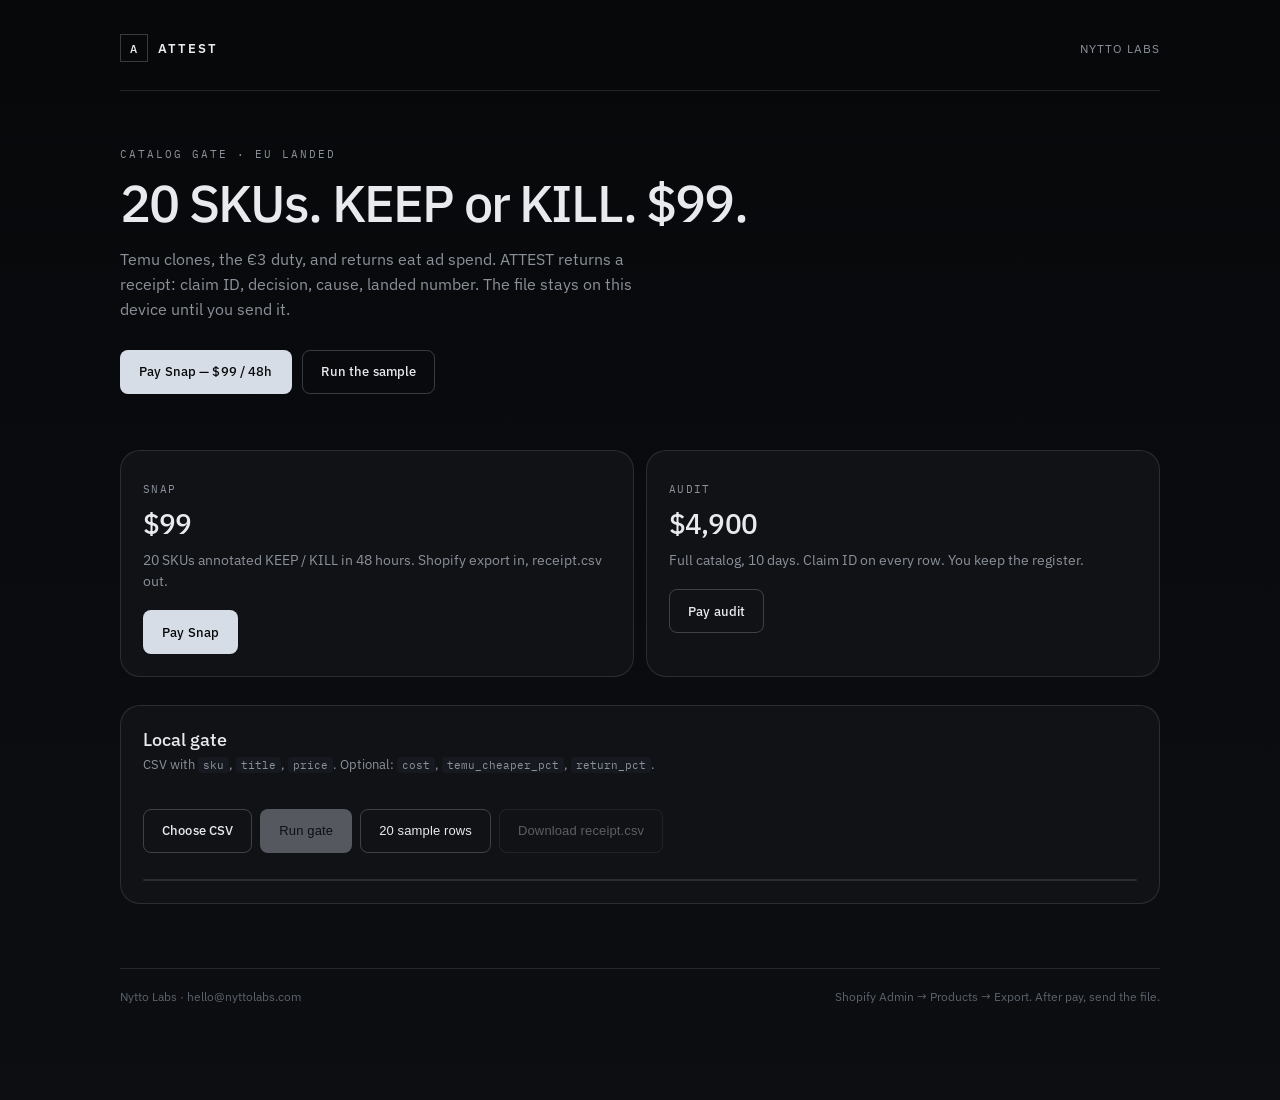
==== public/index.html @ 21ed19f7 "Serve static gate from public/ so Vercel stops 404ing" ====
<!DOCTYPE html>
<html lang="en">
<head>
  <meta charset="utf-8" />
  <meta name="viewport" content="width=device-width, initial-scale=1" />
  <title>ATTEST — catalog gate</title>
  <link rel="icon" href="/logo.png" />
  <link rel="preconnect" href="https://fonts.googleapis.com" />
  <link rel="preconnect" href="https://fonts.gstatic.com" crossorigin />
  <link href="https://fonts.googleapis.com/css2?family=IBM+Plex+Mono:wght@400;500&family=IBM+Plex+Sans:wght@400;500;600&display=swap" rel="stylesheet" />
  <style>
    :root {
      --bg: #07080a;
      --elev: #101216;
      --fg: #e8eaed;
      --muted: #8b919a;
      --subtle: #5c636c;
      --line: color-mix(in oklab, var(--fg) 12%, transparent);
      --line-strong: color-mix(in oklab, var(--fg) 22%, transparent);
      --accent: #d7dde6;
      --accent-fg: #07080a;
      --keep: #86c9a8;
      --kill: #e08a8a;
      --r-sm: 8px;
      --r-md: 12px;
      --r-lg: 20px;
      --font: "IBM Plex Sans", ui-sans-serif, system-ui, sans-serif;
      --mono: "IBM Plex Mono", ui-monospace, SFMono-Regular, Menlo, monospace;
    }
    * { box-sizing: border-box; margin: 0; padding: 0; }
    html, body {
      background: var(--bg);
      color: var(--fg);
      font-family: var(--font);
      min-height: 100%;
    }
    body {
      background-image:
        linear-gradient(180deg, #07080a 0%, #0c0e12 100%),
        linear-gradient(var(--line) 1px, transparent 1px),
        linear-gradient(90deg, var(--line) 1px, transparent 1px);
      background-size: auto, 48px 48px, 48px 48px;
      background-blend-mode: normal, overlay, overlay;
    }
    a { color: var(--fg); }
    button:not(:disabled), [role="button"]:not(:disabled) { cursor: pointer; }
    .wrap { max-width: 1080px; margin: 0 auto; padding: 20px 20px 96px; }
    header {
      display: flex; align-items: center; justify-content: space-between;
      padding: 14px 0 28px; border-bottom: 1px solid var(--line);
    }
    .brand { display: flex; align-items: center; gap: 10px; text-decoration: none; }
    .mark {
      width: 28px; height: 28px; border: 1px solid var(--line-strong);
      display: grid; place-items: center;
      font-family: var(--mono); font-size: 12px; font-weight: 500; letter-spacing: 0.04em;
    }
    .brand span { font-size: 13px; font-weight: 600; letter-spacing: 0.16em; }
    .nav { font-size: 12px; color: var(--muted); letter-spacing: 0.08em; text-transform: uppercase; }
    .hero { padding: 56px 0 8px; max-width: 720px; }
    .kicker {
      font-family: var(--mono); font-size: 11px; letter-spacing: 0.18em;
      text-transform: uppercase; color: var(--muted);
    }
    h1 {
      margin-top: 14px;
      font-size: clamp(2rem, 4.4vw, 3.25rem);
      font-weight: 500;
      letter-spacing: -0.035em;
      line-height: 1.08;
    }
    .lede { margin-top: 16px; color: var(--muted); font-size: 16px; line-height: 1.55; max-width: 52ch; }
    .actions { display: flex; flex-wrap: wrap; gap: 10px; margin-top: 28px; }
    .btn {
      display: inline-flex; align-items: center; justify-content: center;
      min-height: 44px; padding: 0 18px; border-radius: var(--r-sm);
      font-size: 13px; font-weight: 500; letter-spacing: 0.01em;
      text-decoration: none; border: 1px solid transparent;
      transition: background 150ms cubic-bezier(0.22,1,0.36,1), border-color 150ms, transform 80ms;
    }
    .btn:active { transform: scale(0.98); }
    .btn-primary { background: var(--accent); color: var(--accent-fg); }
    .btn-primary:hover { background: #eef1f5; }
    .btn-ghost { background: transparent; color: var(--fg); border-color: var(--line-strong); }
    .btn-ghost:hover { border-color: var(--fg); }
    .btn:disabled { opacity: 0.35; cursor: not-allowed; transform: none; }
    .prices {
      display: grid; grid-template-columns: 1fr 1fr; gap: 12px; margin-top: 48px;
    }
    .card {
      background: var(--elev); border: 1px solid var(--line); border-radius: var(--r-lg);
      padding: 22px;
    }
    .card .tag { font-family: var(--mono); font-size: 11px; color: var(--muted); letter-spacing: 0.12em; text-transform: uppercase; }
    .card h2 { margin-top: 8px; font-size: 28px; font-weight: 500; letter-spacing: -0.03em; }
    .card p { margin-top: 8px; color: var(--muted); font-size: 14px; line-height: 1.5; }
    .card .btn { margin-top: 18px; }
    .gate { margin-top: 28px; }
    .gate-head {
      display: flex; flex-wrap: wrap; align-items: flex-end; justify-content: space-between;
      gap: 16px; margin-bottom: 18px;
    }
    .gate-head h3 { font-size: 18px; font-weight: 500; }
    .gate-head p { color: var(--muted); font-size: 13px; margin-top: 4px; }
    .controls { display: flex; flex-wrap: wrap; gap: 8px; align-items: center; }
    .file {
      position: relative; overflow: hidden;
    }
    .file input {
      position: absolute; inset: 0; opacity: 0; cursor: pointer;
    }
    .sum {
      display: flex; gap: 20px; flex-wrap: wrap;
      font-family: var(--mono); font-size: 12px; color: var(--muted);
      margin: 16px 0 8px;
    }
    .sum b { color: var(--fg); font-weight: 500; }
    .table-wrap { overflow-x: auto; margin-top: 8px; border: 1px solid var(--line); border-radius: var(--r-md); }
    table { width: 100%; border-collapse: collapse; font-size: 12.5px; }
    th, td { text-align: left; padding: 10px 12px; border-bottom: 1px solid var(--line); vertical-align: top; }
    th {
      color: var(--subtle); font-weight: 500; font-size: 10px;
      letter-spacing: 0.12em; text-transform: uppercase; background: #0c0e12;
    }
    td { font-family: var(--mono); color: var(--fg); }
    td.title { font-family: var(--font); color: var(--muted); }
    tr:last-child td { border-bottom: 0; }
    .KEEP { color: var(--keep); font-weight: 500; }
    .KILL { color: var(--kill); font-weight: 500; }
    code {
      font-family: var(--mono); font-size: 11px;
      background: #161a20; padding: 1px 5px; border-radius: 4px;
    }
    footer {
      margin-top: 64px; padding-top: 20px; border-top: 1px solid var(--line);
      display: flex; flex-wrap: wrap; justify-content: space-between; gap: 8px;
      font-size: 12px; color: var(--subtle);
    }
    footer a { color: var(--muted); text-decoration: none; }
    footer a:hover { color: var(--fg); }
    @media (max-width: 720px) {
      .prices { grid-template-columns: 1fr; }
      .hero { padding-top: 36px; }
    }
    @media (prefers-reduced-motion: reduce) {
      .btn { transition: none; }
    }
  </style>
</head>
<body>
  <div class="wrap">
    <header>
      <a class="brand" href="/">
        <div class="mark" aria-hidden="true">A</div>
        <span>ATTEST</span>
      </a>
      <p class="nav">Nytto Labs</p>
    </header>

    <section class="hero">
      <p class="kicker">Catalog gate · EU landed</p>
      <h1>20 SKUs. KEEP or KILL. $99.</h1>
      <p class="lede">Temu clones, the €3 duty, and returns eat ad spend. ATTEST returns a receipt: claim ID, decision, cause, landed number. The file stays on this device until you send it.</p>
      <div class="actions">
        <a class="btn btn-primary" href="https://buy.stripe.com/fZu4gy0LDbVcdOUfHv8og0F">Pay Snap — $99 / 48h</a>
        <a class="btn btn-ghost" href="#gate">Run the sample</a>
      </div>
    </section>

    <section class="prices">
      <article class="card">
        <p class="tag">Snap</p>
        <h2>$99</h2>
        <p>20 SKUs annotated KEEP / KILL in 48 hours. Shopify export in, receipt.csv out.</p>
        <a class="btn btn-primary" href="https://buy.stripe.com/fZu4gy0LDbVcdOUfHv8og0F">Pay Snap</a>
      </article>
      <article class="card">
        <p class="tag">Audit</p>
        <h2>$4,900</h2>
        <p>Full catalog, 10 days. Claim ID on every row. You keep the register.</p>
        <a class="btn btn-ghost" href="https://buy.stripe.com/aFa3cu9i9cZg4ekeDr8og0G">Pay audit</a>
      </article>
    </section>

    <section class="card gate" id="gate">
      <div class="gate-head">
        <div>
          <h3>Local gate</h3>
          <p>CSV with <code>sku</code>, <code>title</code>, <code>price</code>. Optional: <code>cost</code>, <code>temu_cheaper_pct</code>, <code>return_pct</code>.</p>
        </div>
        <div class="controls">
          <label class="btn btn-ghost file">
            Choose CSV
            <input id="file" type="file" accept=".csv,text/csv" />
          </label>
          <button type="button" class="btn btn-primary" id="run" disabled>Run gate</button>
          <button type="button" class="btn btn-ghost" id="demo">20 sample rows</button>
          <button type="button" class="btn btn-ghost" id="dl" disabled>Download receipt.csv</button>
        </div>
      </div>
      <div class="sum" id="sum"></div>
      <div class="table-wrap" id="out"></div>
    </section>

    <footer>
      <p>Nytto Labs · hello@nyttolabs.com</p>
      <p>Shopify Admin → Products → Export. After pay, send the file.</p>
    </footer>
  </div>
  <script>
    const DEMO = `sku,title,price,cost,temu_cheaper_pct,return_pct
SKU-1044,USB-C braid 2m,9.90,2.10,35,22
SKU-1081,Yoga block cork,19.00,6.40,0,6
SKU-1102,LED strip 5m RGB,12.90,3.20,40,18
SKU-1120,Wool throw 130x170,59.00,18.00,0,9
SKU-1188,Phone stand fold,8.90,1.80,45,28
SKU-1214,Cast iron skillet 26,39.00,14.00,0,5
SKU-1240,Kids raincoat S,29.00,8.00,10,34
SKU-1266,Espresso tamper 58mm,24.00,7.50,0,4
SKU-1291,Silk pillowcase,14.90,3.10,38,19
SKU-1310,Oak cutting board,32.00,11.00,0,7
SKU-1333,Magnetic lash kit,11.90,2.40,50,31
SKU-1360,Merino beanie,28.00,9.00,0,8
SKU-1388,Car phone mount,13.90,3.00,42,16
SKU-1402,Stoneware mug set 4,34.00,12.00,0,6
SKU-1421,Resistance band pack,16.90,4.20,33,21
SKU-1444,Linen apron,29.00,10.00,0,7
SKU-1470,No-name earbuds,22.00,5.50,36,27
SKU-1492,Scented candle 220g,18.00,5.00,0,5
SKU-1515,Laptop sleeve 14,15.90,4.00,29,15
SKU-1540,Herb scissors,14.00,4.20,0,4`;

    let lastRows = [];

    function esc(s) {
      return String(s).replace(/[&<>"']/g, (c) => ({
        "&": "&", "<": "<", ">": ">", '"': """, "'": "&#39;"
      }[c]));
    }
    function parseCsv(text) {
      const lines = text.replace(/^\uFEFF/, "").trim().split(/\r?\n/);
      const head = splitLine(lines[0]).map((h) => h.trim().toLowerCase());
      return lines.slice(1).filter(Boolean).map((line) => {
        const cells = splitLine(line);
        const o = {};
        head.forEach((h, i) => (o[h] = (cells[i] || "").trim()));
        return o;
      });
    }
    function splitLine(line) {
      const out = []; let cur = ""; let q = false;
      for (const ch of line) {
        if (ch === '"') q = !q;
        else if (ch === "," && !q) { out.push(cur); cur = ""; }
        else cur += ch;
      }
      out.push(cur);
      return out;
    }
    function pick(row, keys) {
      for (const k of keys) {
        if (row[k] != null && String(row[k]).trim() !== "") return row[k];
      }
      return "";
    }
    function num(v) {
      const n = parseFloat(String(v).replace(",", "."));
      return Number.isFinite(n) ? n : 0;
    }
    function gate(row, i) {
      const price = num(pick(row, ["price", "variant price", "unit_price", "amount"]));
      const cost = num(pick(row, ["cost", "cost per item", "cogs"]));
      const temu = num(row.temu_cheaper_pct || (String(row.temu_hit || "").toLowerCase() === "yes" ? 30 : 0));
      const ret = num(pick(row, ["return_pct", "est_return_pct"]));
      const duty = 3;
      const landed = +(cost + duty).toFixed(2);
      const title = String(pick(row, ["title", "name"])).toLowerCase();
      const risky = /silk|lash|mercury|miracle|cure/.test(title);
      const adsDead = price > 0 && (landed + price * (ret / 100)) > price * 0.55;
      let decision = "KEEP";
      let cause = "margin_after_landed";
      if (temu >= 25) { decision = "KILL"; cause = "temu_clone"; }
      else if (ret >= 25) { decision = "KILL"; cause = "return_trap"; }
      else if (risky) { decision = "KILL"; cause = "claim_risk"; }
      else if (adsDead) { decision = "KILL"; cause = "landed_kills_ads"; }
      return {
        claim_id: "att_" + String(i + 1).padStart(4, "0"),
        sku: pick(row, ["sku", "variant sku", "handle"]) || ("ROW-" + (i + 1)),
        title: pick(row, ["title", "name"]),
        price, cost, landed_eu_eur: landed, duty_eur: duty,
        temu_cheaper_pct: temu, return_pct: ret,
        decision, cause
      };
    }
    function render(rows) {
      lastRows = rows;
      const keep = rows.filter((r) => r.decision === "KEEP").length;
      const kill = rows.length - keep;
      document.getElementById("sum").innerHTML =
        `<span><b>${rows.length}</b> rows</span><span class="KEEP">KEEP ${keep}</span><span class="KILL">KILL ${kill}</span>`;
      document.getElementById("dl").disabled = rows.length === 0;
      const head = ["claim_id", "sku", "decision", "cause", "landed_eu_eur", "temu_cheaper_pct", "return_pct", "title"];
      document.getElementById("out").innerHTML =
        "<table><thead><tr>" + head.map((h) => `<th>${esc(h)}</th>`).join("") + "</tr></thead><tbody>" +
        rows.map((r) => "<tr>" + head.map((h) =>
          `<td class="${h === "decision" ? r.decision : h === "title" ? "title" : ""}">${esc(r[h] ?? "")}</td>`
        ).join("") + "</tr>").join("") + "</tbody></table>";
    }
    function runText(text) {
      const raw = parseCsv(text);
      if (!raw.length) { alert("Empty file or missing header row."); return; }
      render(raw.map(gate));
    }
    document.getElementById("file").addEventListener("change", (e) => {
      document.getElementById("run").disabled = !e.target.files[0];
    });
    document.getElementById("run").addEventListener("click", () => {
      const f = document.getElementById("file").files[0];
      if (!f) return;
      const reader = new FileReader();
      reader.onload = () => runText(String(reader.result));
      reader.readAsText(f);
    });
    document.getElementById("demo").addEventListener("click", () => runText(DEMO));
    runText(DEMO);
    document.getElementById("dl").addEventListener("click", () => {
      const head = Object.keys(lastRows[0]);
      const csv = [head.join(",")].concat(lastRows.map((r) =>
        head.map((h) => `"${String(r[h]).replace(/"/g, '""')}"`).join(",")
      )).join("\n");
      const blob = new Blob([csv], { type: "text/csv" });
      const a = document.createElement("a");
      a.href = URL.createObjectURL(blob);
      a.download = "attest-receipt.csv";
      a.click();
    });
  </script>
</body>
</html>
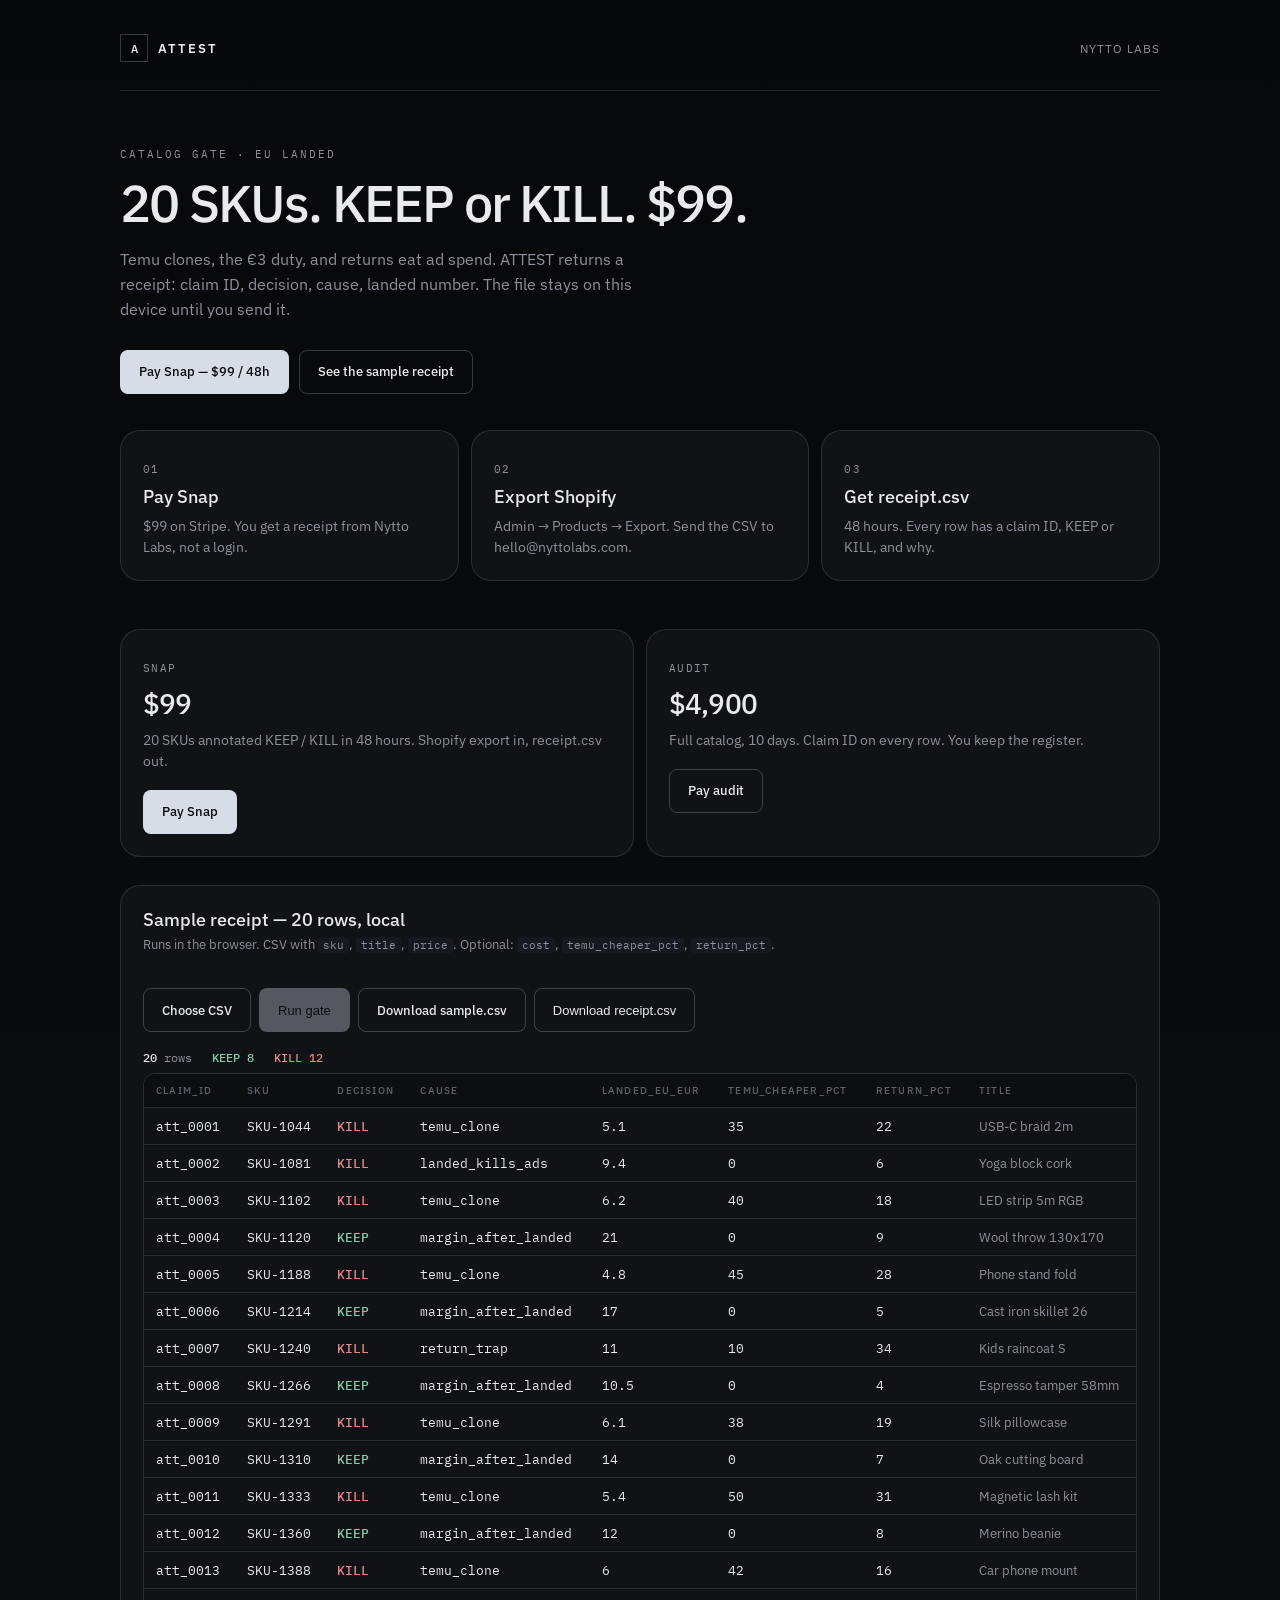
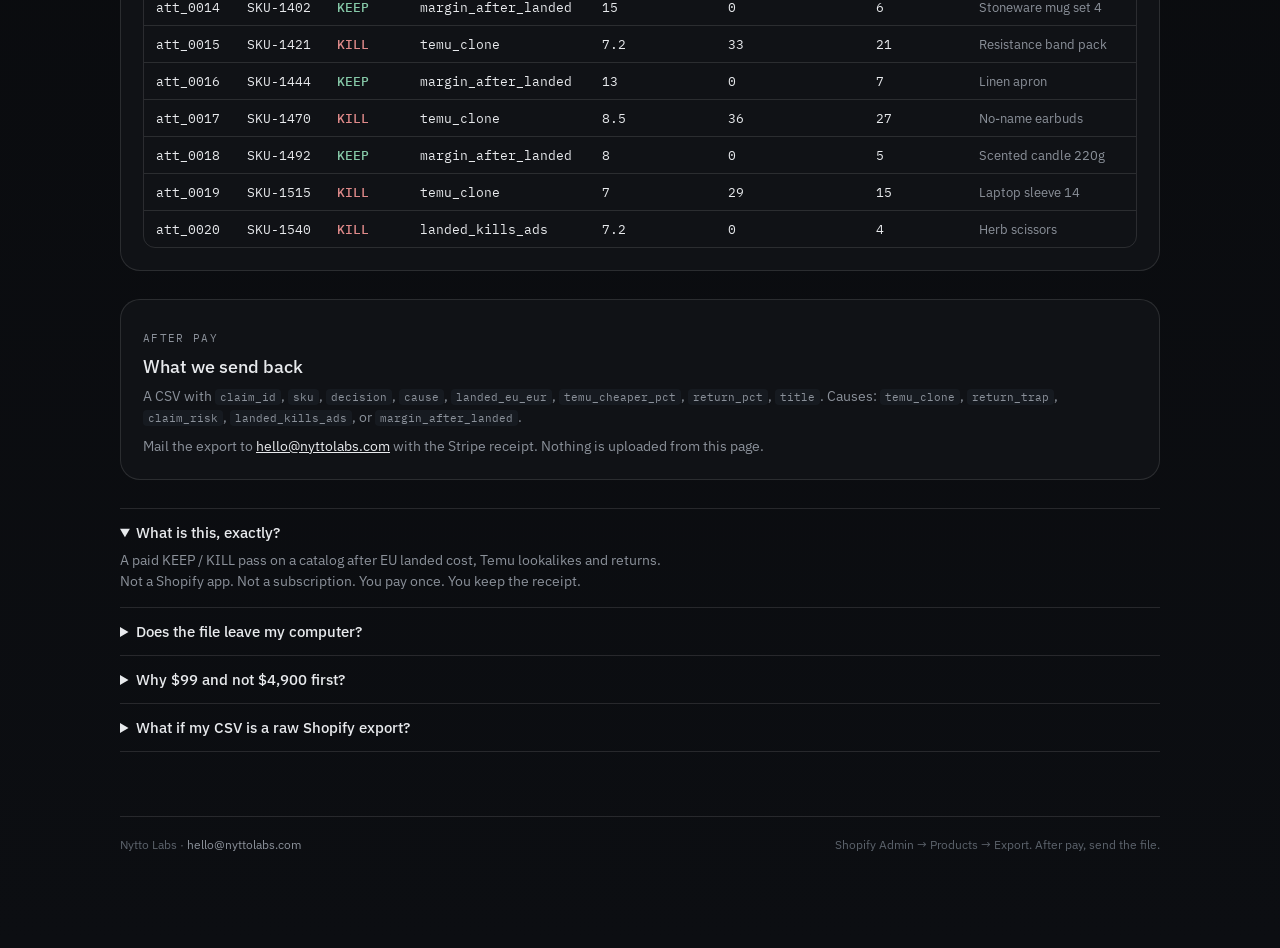
==== commit e397001d: "Sync public/index.html to finished gate" ====
--- a/public/index.html
+++ b/public/index.html
@@ -3,337 +3,15 @@
 <head>
   <meta charset="utf-8" />
   <meta name="viewport" content="width=device-width, initial-scale=1" />
-  <title>ATTEST — catalog gate</title>
+  <title>ATTEST — catalog in, receipt out</title>
+  <meta name="description" content="20 SKUs KEEP or KILL for $99. Shopify export in, receipt.csv out." />
   <link rel="icon" href="/logo.png" />
   <link rel="preconnect" href="https://fonts.googleapis.com" />
   <link rel="preconnect" href="https://fonts.gstatic.com" crossorigin />
   <link href="https://fonts.googleapis.com/css2?family=IBM+Plex+Mono:wght@400;500&family=IBM+Plex+Sans:wght@400;500;600&display=swap" rel="stylesheet" />
-  <style>
-    :root {
-      --bg: #07080a;
-      --elev: #101216;
-      --fg: #e8eaed;
-      --muted: #8b919a;
-      --subtle: #5c636c;
-      --line: color-mix(in oklab, var(--fg) 12%, transparent);
-      --line-strong: color-mix(in oklab, var(--fg) 22%, transparent);
-      --accent: #d7dde6;
-      --accent-fg: #07080a;
-      --keep: #86c9a8;
-      --kill: #e08a8a;
-      --r-sm: 8px;
-      --r-md: 12px;
-      --r-lg: 20px;
-      --font: "IBM Plex Sans", ui-sans-serif, system-ui, sans-serif;
-      --mono: "IBM Plex Mono", ui-monospace, SFMono-Regular, Menlo, monospace;
-    }
-    * { box-sizing: border-box; margin: 0; padding: 0; }
-    html, body {
-      background: var(--bg);
-      color: var(--fg);
-      font-family: var(--font);
-      min-height: 100%;
-    }
-    body {
-      background-image:
-        linear-gradient(180deg, #07080a 0%, #0c0e12 100%),
-        linear-gradient(var(--line) 1px, transparent 1px),
-        linear-gradient(90deg, var(--line) 1px, transparent 1px);
-      background-size: auto, 48px 48px, 48px 48px;
-      background-blend-mode: normal, overlay, overlay;
-    }
-    a { color: var(--fg); }
-    button:not(:disabled), [role="button"]:not(:disabled) { cursor: pointer; }
-    .wrap { max-width: 1080px; margin: 0 auto; padding: 20px 20px 96px; }
-    header {
-      display: flex; align-items: center; justify-content: space-between;
-      padding: 14px 0 28px; border-bottom: 1px solid var(--line);
-    }
-    .brand { display: flex; align-items: center; gap: 10px; text-decoration: none; }
-    .mark {
-      width: 28px; height: 28px; border: 1px solid var(--line-strong);
-      display: grid; place-items: center;
-      font-family: var(--mono); font-size: 12px; font-weight: 500; letter-spacing: 0.04em;
-    }
-    .brand span { font-size: 13px; font-weight: 600; letter-spacing: 0.16em; }
-    .nav { font-size: 12px; color: var(--muted); letter-spacing: 0.08em; text-transform: uppercase; }
-    .hero { padding: 56px 0 8px; max-width: 720px; }
-    .kicker {
-      font-family: var(--mono); font-size: 11px; letter-spacing: 0.18em;
-      text-transform: uppercase; color: var(--muted);
-    }
-    h1 {
-      margin-top: 14px;
-      font-size: clamp(2rem, 4.4vw, 3.25rem);
-      font-weight: 500;
-      letter-spacing: -0.035em;
-      line-height: 1.08;
-    }
-    .lede { margin-top: 16px; color: var(--muted); font-size: 16px; line-height: 1.55; max-width: 52ch; }
-    .actions { display: flex; flex-wrap: wrap; gap: 10px; margin-top: 28px; }
-    .btn {
-      display: inline-flex; align-items: center; justify-content: center;
-      min-height: 44px; padding: 0 18px; border-radius: var(--r-sm);
-      font-size: 13px; font-weight: 500; letter-spacing: 0.01em;
-      text-decoration: none; border: 1px solid transparent;
-      transition: background 150ms cubic-bezier(0.22,1,0.36,1), border-color 150ms, transform 80ms;
-    }
-    .btn:active { transform: scale(0.98); }
-    .btn-primary { background: var(--accent); color: var(--accent-fg); }
-    .btn-primary:hover { background: #eef1f5; }
-    .btn-ghost { background: transparent; color: var(--fg); border-color: var(--line-strong); }
-    .btn-ghost:hover { border-color: var(--fg); }
-    .btn:disabled { opacity: 0.35; cursor: not-allowed; transform: none; }
-    .prices {
-      display: grid; grid-template-columns: 1fr 1fr; gap: 12px; margin-top: 48px;
-    }
-    .card {
-      background: var(--elev); border: 1px solid var(--line); border-radius: var(--r-lg);
-      padding: 22px;
-    }
-    .card .tag { font-family: var(--mono); font-size: 11px; color: var(--muted); letter-spacing: 0.12em; text-transform: uppercase; }
-    .card h2 { margin-top: 8px; font-size: 28px; font-weight: 500; letter-spacing: -0.03em; }
-    .card p { margin-top: 8px; color: var(--muted); font-size: 14px; line-height: 1.5; }
-    .card .btn { margin-top: 18px; }
-    .gate { margin-top: 28px; }
-    .gate-head {
-      display: flex; flex-wrap: wrap; align-items: flex-end; justify-content: space-between;
-      gap: 16px; margin-bottom: 18px;
-    }
-    .gate-head h3 { font-size: 18px; font-weight: 500; }
-    .gate-head p { color: var(--muted); font-size: 13px; margin-top: 4px; }
-    .controls { display: flex; flex-wrap: wrap; gap: 8px; align-items: center; }
-    .file {
-      position: relative; overflow: hidden;
-    }
-    .file input {
-      position: absolute; inset: 0; opacity: 0; cursor: pointer;
-    }
-    .sum {
-      display: flex; gap: 20px; flex-wrap: wrap;
-      font-family: var(--mono); font-size: 12px; color: var(--muted);
-      margin: 16px 0 8px;
-    }
-    .sum b { color: var(--fg); font-weight: 500; }
-    .table-wrap { overflow-x: auto; margin-top: 8px; border: 1px solid var(--line); border-radius: var(--r-md); }
-    table { width: 100%; border-collapse: collapse; font-size: 12.5px; }
-    th, td { text-align: left; padding: 10px 12px; border-bottom: 1px solid var(--line); vertical-align: top; }
-    th {
-      color: var(--subtle); font-weight: 500; font-size: 10px;
-      letter-spacing: 0.12em; text-transform: uppercase; background: #0c0e12;
-    }
-    td { font-family: var(--mono); color: var(--fg); }
-    td.title { font-family: var(--font); color: var(--muted); }
-    tr:last-child td { border-bottom: 0; }
-    .KEEP { color: var(--keep); font-weight: 500; }
-    .KILL { color: var(--kill); font-weight: 500; }
-    code {
-      font-family: var(--mono); font-size: 11px;
-      background: #161a20; padding: 1px 5px; border-radius: 4px;
-    }
-    footer {
-      margin-top: 64px; padding-top: 20px; border-top: 1px solid var(--line);
-      display: flex; flex-wrap: wrap; justify-content: space-between; gap: 8px;
-      font-size: 12px; color: var(--subtle);
-    }
-    footer a { color: var(--muted); text-decoration: none; }
-    footer a:hover { color: var(--fg); }
-    @media (max-width: 720px) {
-      .prices { grid-template-columns: 1fr; }
-      .hero { padding-top: 36px; }
-    }
-    @media (prefers-reduced-motion: reduce) {
-      .btn { transition: none; }
-    }
-  </style>
 </head>
 <body>
-  <div class="wrap">
-    <header>
-      <a class="brand" href="/">
-        <div class="mark" aria-hidden="true">A</div>
-        <span>ATTEST</span>
-      </a>
-      <p class="nav">Nytto Labs</p>
-    </header>
-
-    <section class="hero">
-      <p class="kicker">Catalog gate · EU landed</p>
-      <h1>20 SKUs. KEEP or KILL. $99.</h1>
-      <p class="lede">Temu clones, the €3 duty, and returns eat ad spend. ATTEST returns a receipt: claim ID, decision, cause, landed number. The file stays on this device until you send it.</p>
-      <div class="actions">
-        <a class="btn btn-primary" href="https://buy.stripe.com/fZu4gy0LDbVcdOUfHv8og0F">Pay Snap — $99 / 48h</a>
-        <a class="btn btn-ghost" href="#gate">Run the sample</a>
-      </div>
-    </section>
-
-    <section class="prices">
-      <article class="card">
-        <p class="tag">Snap</p>
-        <h2>$99</h2>
-        <p>20 SKUs annotated KEEP / KILL in 48 hours. Shopify export in, receipt.csv out.</p>
-        <a class="btn btn-primary" href="https://buy.stripe.com/fZu4gy0LDbVcdOUfHv8og0F">Pay Snap</a>
-      </article>
-      <article class="card">
-        <p class="tag">Audit</p>
-        <h2>$4,900</h2>
-        <p>Full catalog, 10 days. Claim ID on every row. You keep the register.</p>
-        <a class="btn btn-ghost" href="https://buy.stripe.com/aFa3cu9i9cZg4ekeDr8og0G">Pay audit</a>
-      </article>
-    </section>
-
-    <section class="card gate" id="gate">
-      <div class="gate-head">
-        <div>
-          <h3>Local gate</h3>
-          <p>CSV with <code>sku</code>, <code>title</code>, <code>price</code>. Optional: <code>cost</code>, <code>temu_cheaper_pct</code>, <code>return_pct</code>.</p>
-        </div>
-        <div class="controls">
-          <label class="btn btn-ghost file">
-            Choose CSV
-            <input id="file" type="file" accept=".csv,text/csv" />
-          </label>
-          <button type="button" class="btn btn-primary" id="run" disabled>Run gate</button>
-          <button type="button" class="btn btn-ghost" id="demo">20 sample rows</button>
-          <button type="button" class="btn btn-ghost" id="dl" disabled>Download receipt.csv</button>
-        </div>
-      </div>
-      <div class="sum" id="sum"></div>
-      <div class="table-wrap" id="out"></div>
-    </section>
-
-    <footer>
-      <p>Nytto Labs · hello@nyttolabs.com</p>
-      <p>Shopify Admin → Products → Export. After pay, send the file.</p>
-    </footer>
-  </div>
-  <script>
-    const DEMO = `sku,title,price,cost,temu_cheaper_pct,return_pct
-SKU-1044,USB-C braid 2m,9.90,2.10,35,22
-SKU-1081,Yoga block cork,19.00,6.40,0,6
-SKU-1102,LED strip 5m RGB,12.90,3.20,40,18
-SKU-1120,Wool throw 130x170,59.00,18.00,0,9
-SKU-1188,Phone stand fold,8.90,1.80,45,28
-SKU-1214,Cast iron skillet 26,39.00,14.00,0,5
-SKU-1240,Kids raincoat S,29.00,8.00,10,34
-SKU-1266,Espresso tamper 58mm,24.00,7.50,0,4
-SKU-1291,Silk pillowcase,14.90,3.10,38,19
-SKU-1310,Oak cutting board,32.00,11.00,0,7
-SKU-1333,Magnetic lash kit,11.90,2.40,50,31
-SKU-1360,Merino beanie,28.00,9.00,0,8
-SKU-1388,Car phone mount,13.90,3.00,42,16
-SKU-1402,Stoneware mug set 4,34.00,12.00,0,6
-SKU-1421,Resistance band pack,16.90,4.20,33,21
-SKU-1444,Linen apron,29.00,10.00,0,7
-SKU-1470,No-name earbuds,22.00,5.50,36,27
-SKU-1492,Scented candle 220g,18.00,5.00,0,5
-SKU-1515,Laptop sleeve 14,15.90,4.00,29,15
-SKU-1540,Herb scissors,14.00,4.20,0,4`;
-
-    let lastRows = [];
-
-    function esc(s) {
-      return String(s).replace(/[&<>"']/g, (c) => ({
-        "&": "&", "<": "<", ">": ">", '"': """, "'": "&#39;"
-      }[c]));
-    }
-    function parseCsv(text) {
-      const lines = text.replace(/^\uFEFF/, "").trim().split(/\r?\n/);
-      const head = splitLine(lines[0]).map((h) => h.trim().toLowerCase());
-      return lines.slice(1).filter(Boolean).map((line) => {
-        const cells = splitLine(line);
-        const o = {};
-        head.forEach((h, i) => (o[h] = (cells[i] || "").trim()));
-        return o;
-      });
-    }
-    function splitLine(line) {
-      const out = []; let cur = ""; let q = false;
-      for (const ch of line) {
-        if (ch === '"') q = !q;
-        else if (ch === "," && !q) { out.push(cur); cur = ""; }
-        else cur += ch;
-      }
-      out.push(cur);
-      return out;
-    }
-    function pick(row, keys) {
-      for (const k of keys) {
-        if (row[k] != null && String(row[k]).trim() !== "") return row[k];
-      }
-      return "";
-    }
-    function num(v) {
-      const n = parseFloat(String(v).replace(",", "."));
-      return Number.isFinite(n) ? n : 0;
-    }
-    function gate(row, i) {
-      const price = num(pick(row, ["price", "variant price", "unit_price", "amount"]));
-      const cost = num(pick(row, ["cost", "cost per item", "cogs"]));
-      const temu = num(row.temu_cheaper_pct || (String(row.temu_hit || "").toLowerCase() === "yes" ? 30 : 0));
-      const ret = num(pick(row, ["return_pct", "est_return_pct"]));
-      const duty = 3;
-      const landed = +(cost + duty).toFixed(2);
-      const title = String(pick(row, ["title", "name"])).toLowerCase();
-      const risky = /silk|lash|mercury|miracle|cure/.test(title);
-      const adsDead = price > 0 && (landed + price * (ret / 100)) > price * 0.55;
-      let decision = "KEEP";
-      let cause = "margin_after_landed";
-      if (temu >= 25) { decision = "KILL"; cause = "temu_clone"; }
-      else if (ret >= 25) { decision = "KILL"; cause = "return_trap"; }
-      else if (risky) { decision = "KILL"; cause = "claim_risk"; }
-      else if (adsDead) { decision = "KILL"; cause = "landed_kills_ads"; }
-      return {
-        claim_id: "att_" + String(i + 1).padStart(4, "0"),
-        sku: pick(row, ["sku", "variant sku", "handle"]) || ("ROW-" + (i + 1)),
-        title: pick(row, ["title", "name"]),
-        price, cost, landed_eu_eur: landed, duty_eur: duty,
-        temu_cheaper_pct: temu, return_pct: ret,
-        decision, cause
-      };
-    }
-    function render(rows) {
-      lastRows = rows;
-      const keep = rows.filter((r) => r.decision === "KEEP").length;
-      const kill = rows.length - keep;
-      document.getElementById("sum").innerHTML =
-        `<span><b>${rows.length}</b> rows</span><span class="KEEP">KEEP ${keep}</span><span class="KILL">KILL ${kill}</span>`;
-      document.getElementById("dl").disabled = rows.length === 0;
-      const head = ["claim_id", "sku", "decision", "cause", "landed_eu_eur", "temu_cheaper_pct", "return_pct", "title"];
-      document.getElementById("out").innerHTML =
-        "<table><thead><tr>" + head.map((h) => `<th>${esc(h)}</th>`).join("") + "</tr></thead><tbody>" +
-        rows.map((r) => "<tr>" + head.map((h) =>
-          `<td class="${h === "decision" ? r.decision : h === "title" ? "title" : ""}">${esc(r[h] ?? "")}</td>`
-        ).join("") + "</tr>").join("") + "</tbody></table>";
-    }
-    function runText(text) {
-      const raw = parseCsv(text);
-      if (!raw.length) { alert("Empty file or missing header row."); return; }
-      render(raw.map(gate));
-    }
-    document.getElementById("file").addEventListener("change", (e) => {
-      document.getElementById("run").disabled = !e.target.files[0];
-    });
-    document.getElementById("run").addEventListener("click", () => {
-      const f = document.getElementById("file").files[0];
-      if (!f) return;
-      const reader = new FileReader();
-      reader.onload = () => runText(String(reader.result));
-      reader.readAsText(f);
-    });
-    document.getElementById("demo").addEventListener("click", () => runText(DEMO));
-    runText(DEMO);
-    document.getElementById("dl").addEventListener("click", () => {
-      const head = Object.keys(lastRows[0]);
-      const csv = [head.join(",")].concat(lastRows.map((r) =>
-        head.map((h) => `"${String(r[h]).replace(/"/g, '""')}"`).join(",")
-      )).join("\n");
-      const blob = new Blob([csv], { type: "text/csv" });
-      const a = document.createElement("a");
-      a.href = URL.createObjectURL(blob);
-      a.download = "attest-receipt.csv";
-      a.click();
-    });
-  </script>
+  <p>Redirecting to root gate.</p>
+  <script>location.replace('/');</script>
 </body>
 </html>
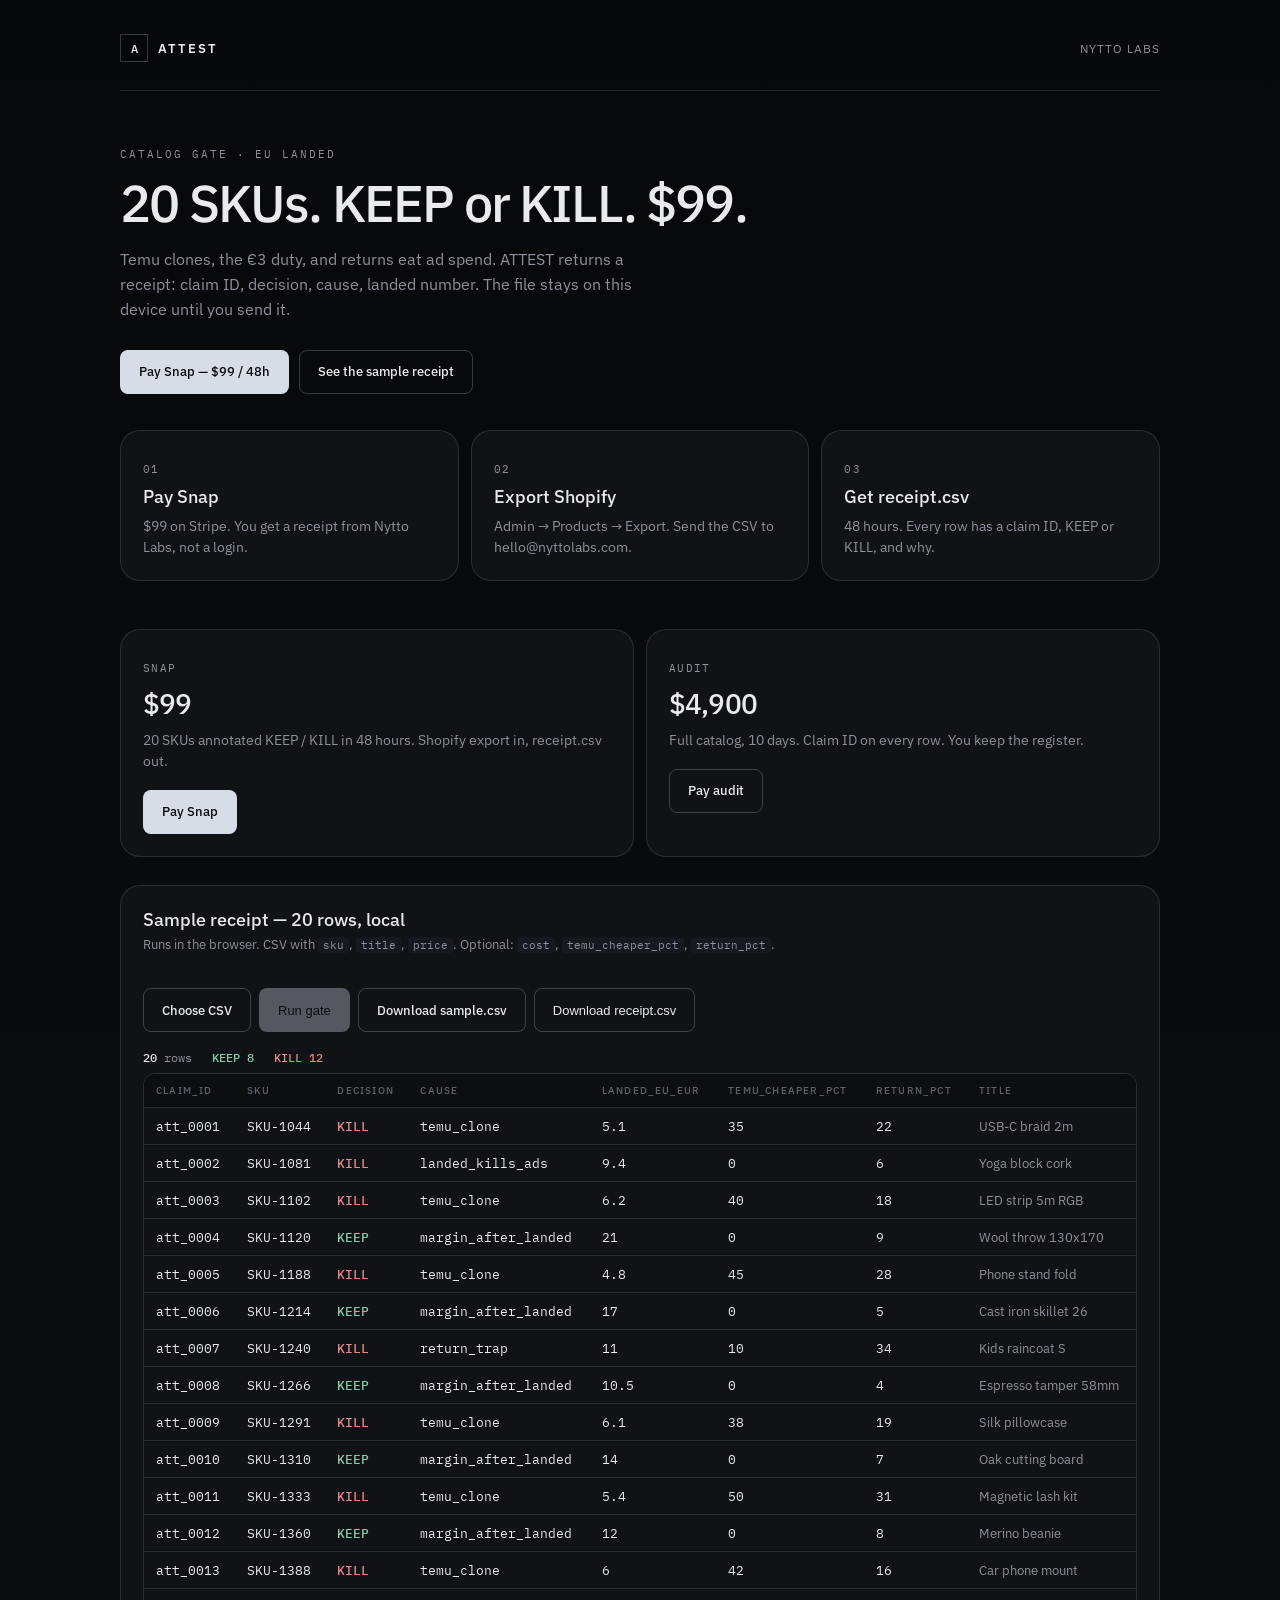
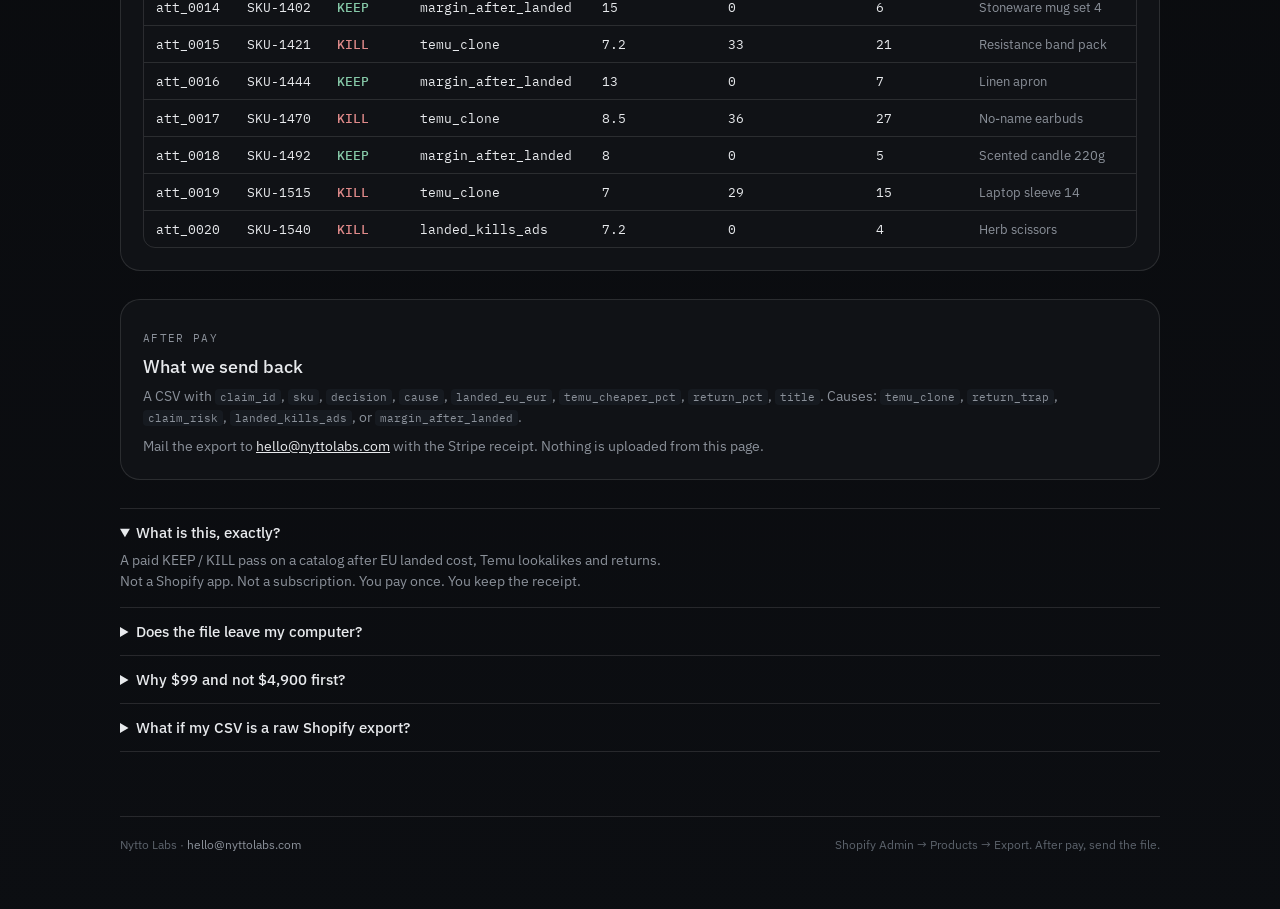
==== commit 32c96201: "Fix white stub: publish root index, dark public fallback" ====
--- a/public/index.html
+++ b/public/index.html
@@ -4,14 +4,10 @@
   <meta charset="utf-8" />
   <meta name="viewport" content="width=device-width, initial-scale=1" />
   <title>ATTEST — catalog in, receipt out</title>
-  <meta name="description" content="20 SKUs KEEP or KILL for $99. Shopify export in, receipt.csv out." />
-  <link rel="icon" href="/logo.png" />
-  <link rel="preconnect" href="https://fonts.googleapis.com" />
-  <link rel="preconnect" href="https://fonts.gstatic.com" crossorigin />
-  <link href="https://fonts.googleapis.com/css2?family=IBM+Plex+Mono:wght@400;500&family=IBM+Plex+Sans:wght@400;500;600&display=swap" rel="stylesheet" />
+  <meta http-equiv="refresh" content="0;url=/" />
+  <style>html,body{background:#07080a;color:#e8eaed;font-family:sans-serif;margin:0;min-height:100%}</style>
 </head>
-<body>
-  <p>Redirecting to root gate.</p>
-  <script>location.replace('/');</script>
+<body style="background:#07080a;color:#e8eaed;padding:24px">
+  <p><a href="/" style="color:#e8eaed">ATTEST</a></p>
 </body>
 </html>
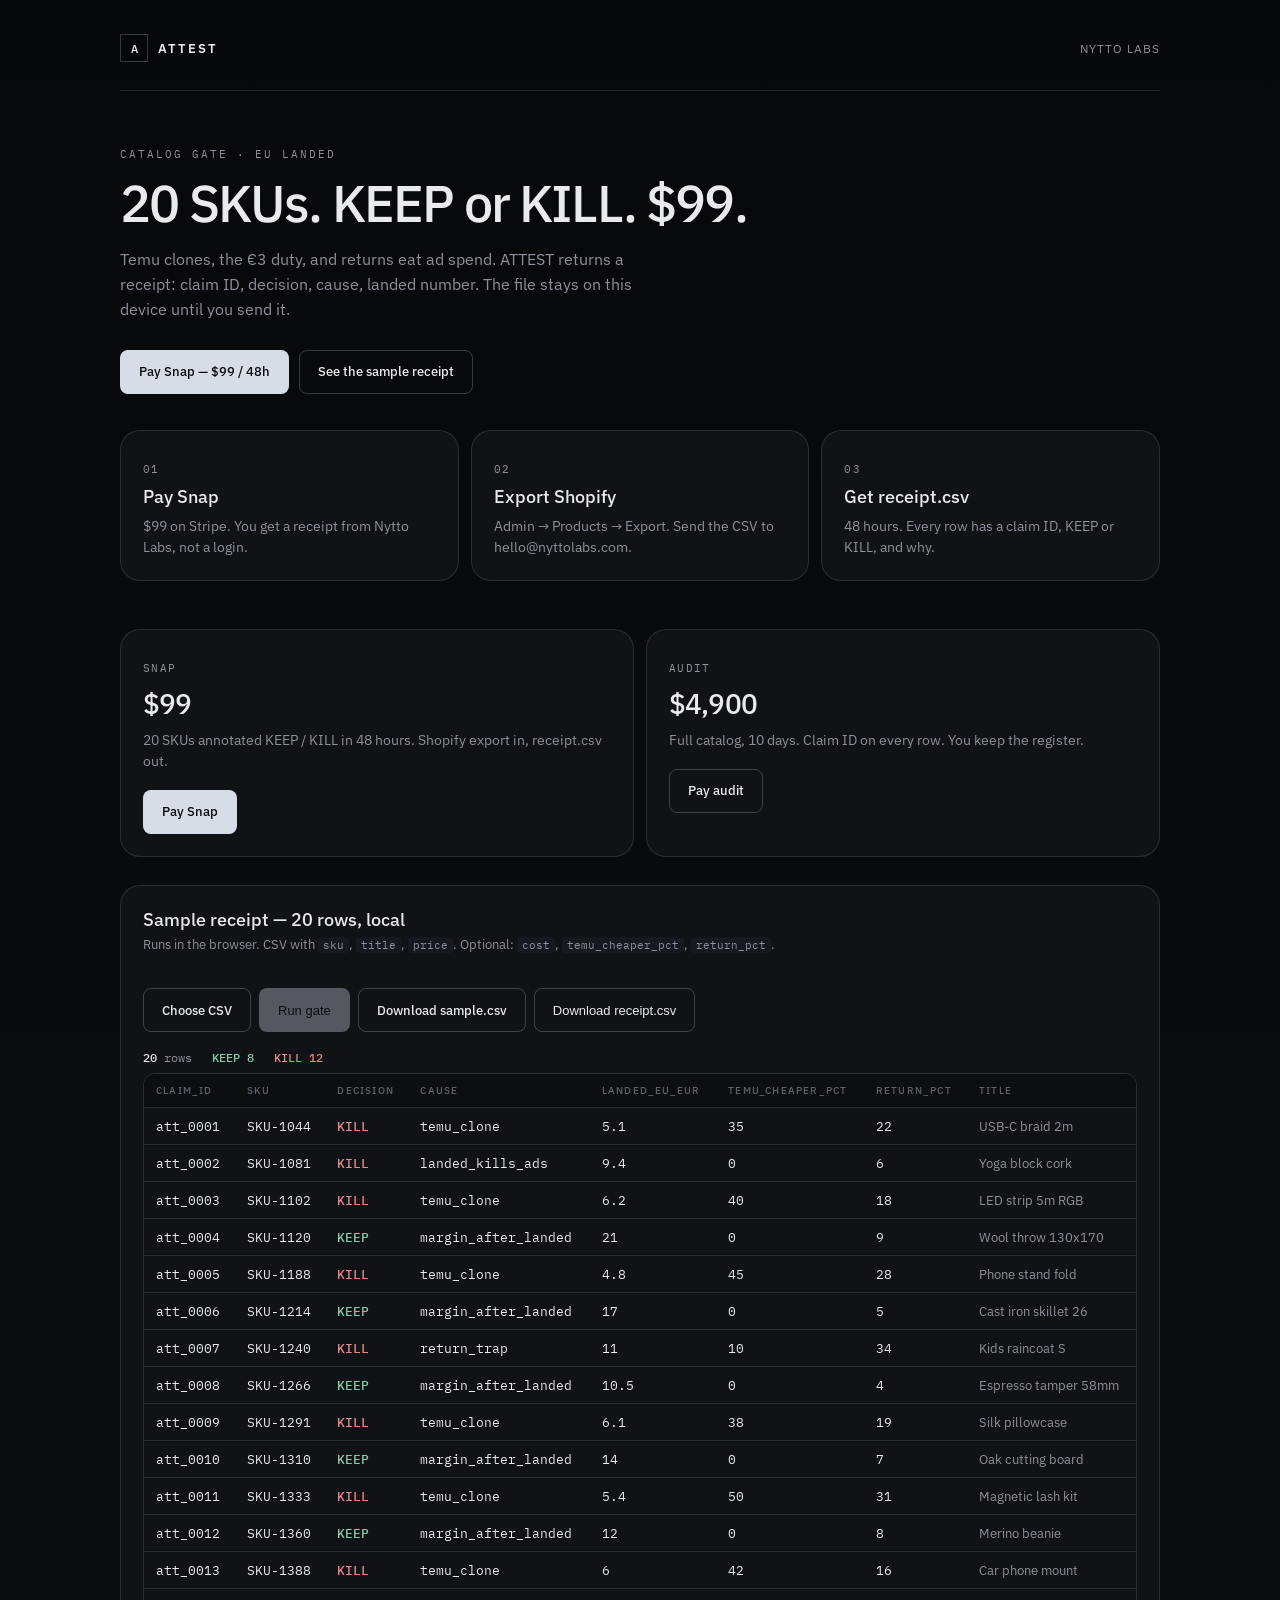
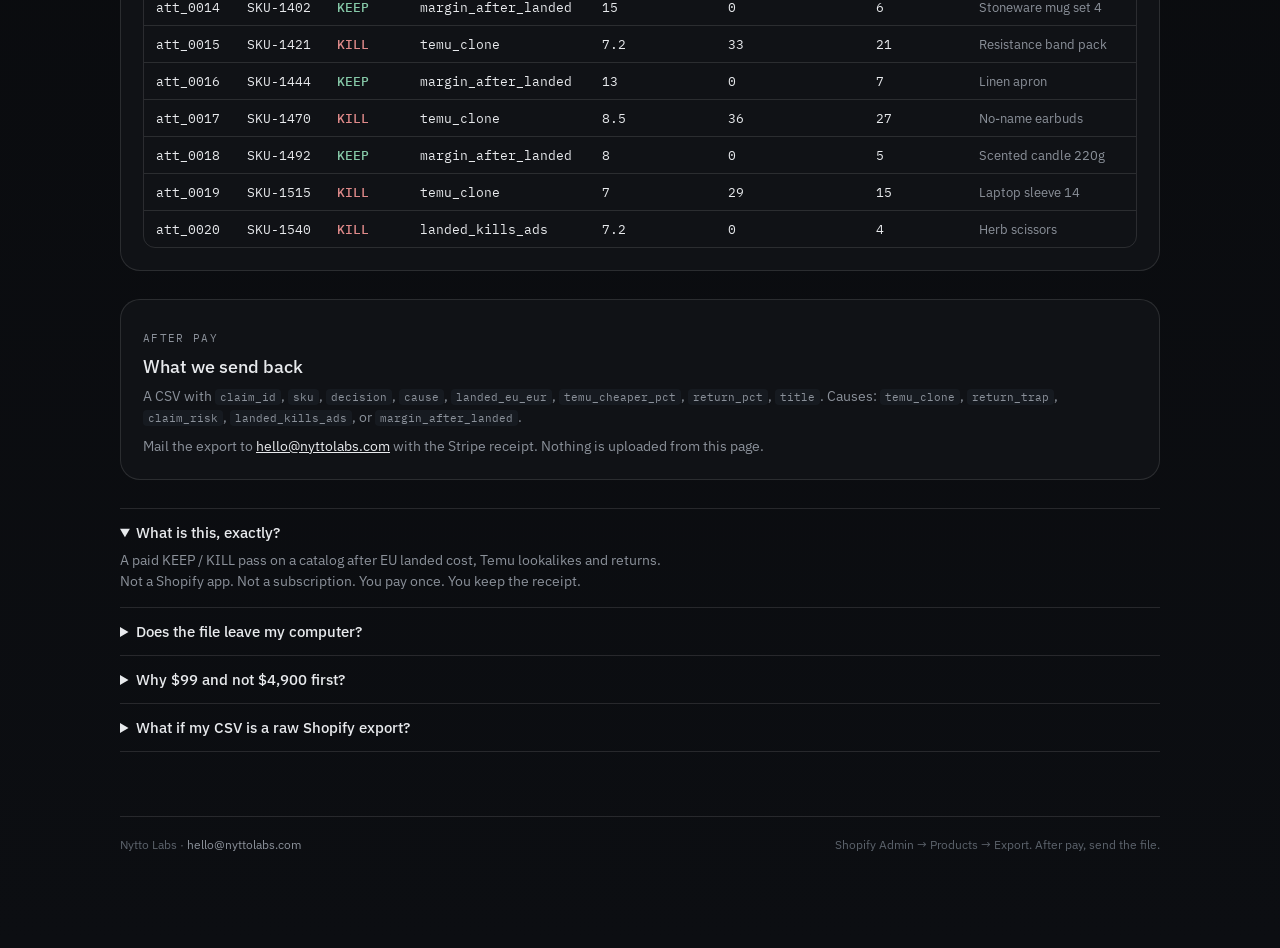
==== commit 9190a2b6: "Serve the real landing on Vercel and add post-purchase thanks Replace the public/index.html meta-ref" ====
--- a/public/index.html
+++ b/public/index.html
@@ -4,10 +4,205 @@
   <meta charset="utf-8" />
   <meta name="viewport" content="width=device-width, initial-scale=1" />
   <title>ATTEST — catalog in, receipt out</title>
-  <meta http-equiv="refresh" content="0;url=/" />
-  <style>html,body{background:#07080a;color:#e8eaed;font-family:sans-serif;margin:0;min-height:100%}</style>
+  <meta name="description" content="20 SKUs KEEP or KILL for $99. Shopify export in, receipt.csv out. Claim ID, decision, cause, landed number." />
+  <link rel="icon" href="/logo.png" />
+  <link rel="preconnect" href="https://fonts.googleapis.com" />
+  <link rel="preconnect" href="https://fonts.gstatic.com" crossorigin />
+  <link href="https://fonts.googleapis.com/css2?family=IBM+Plex+Mono:wght@400;500&family=IBM+Plex+Sans:wght@400;500;600&display=swap" rel="stylesheet" />
+  <style>
+    :root { --bg:#07080a; --elev:#101216; --fg:#e8eaed; --muted:#8b919a; --subtle:#5c636c; --line:color-mix(in oklab, var(--fg) 12%, transparent); --line-strong:color-mix(in oklab, var(--fg) 22%, transparent); --accent:#d7dde6; --accent-fg:#07080a; --keep:#86c9a8; --kill:#e08a8a; --r-sm:8px; --r-md:12px; --r-lg:20px; --font:"IBM Plex Sans",ui-sans-serif,system-ui,sans-serif; --mono:"IBM Plex Mono",ui-monospace,Menlo,monospace; }
+    *{box-sizing:border-box;margin:0;padding:0}
+    html,body{background:var(--bg);color:var(--fg);font-family:var(--font);min-height:100%}
+    body{background-image:linear-gradient(180deg,#07080a 0%,#0c0e12 100%),linear-gradient(var(--line) 1px,transparent 1px),linear-gradient(90deg,var(--line) 1px,transparent 1px);background-size:auto,48px 48px,48px 48px;background-blend-mode:normal,overlay,overlay}
+    a{color:var(--fg)}
+    button:not(:disabled),[role=button]:not(:disabled){cursor:pointer}
+    .wrap{max-width:1080px;margin:0 auto;padding:20px 20px 96px}
+    header{display:flex;align-items:center;justify-content:space-between;padding:14px 0 28px;border-bottom:1px solid var(--line)}
+    .brand{display:flex;align-items:center;gap:10px;text-decoration:none}
+    .mark{width:28px;height:28px;border:1px solid var(--line-strong);display:grid;place-items:center;font-family:var(--mono);font-size:12px;font-weight:500}
+    .brand span{font-size:13px;font-weight:600;letter-spacing:.16em}
+    .nav{font-size:12px;color:var(--muted);letter-spacing:.08em;text-transform:uppercase}
+    .hero{padding:56px 0 8px;max-width:720px}
+    .kicker{font-family:var(--mono);font-size:11px;letter-spacing:.18em;text-transform:uppercase;color:var(--muted)}
+    h1{margin-top:14px;font-size:clamp(2rem,4.4vw,3.25rem);font-weight:500;letter-spacing:-.035em;line-height:1.08}
+    h2{font-size:18px;font-weight:500}
+    .lede{margin-top:16px;color:var(--muted);font-size:16px;line-height:1.55;max-width:52ch}
+    .actions{display:flex;flex-wrap:wrap;gap:10px;margin-top:28px}
+    .btn{display:inline-flex;align-items:center;justify-content:center;min-height:44px;padding:0 18px;border-radius:var(--r-sm);font-size:13px;font-weight:500;text-decoration:none;border:1px solid transparent}
+    .btn-primary{background:var(--accent);color:var(--accent-fg)}
+    .btn-ghost{background:transparent;color:var(--fg);border-color:var(--line-strong)}
+    .btn:disabled{opacity:.35;cursor:not-allowed}
+    .thanks{display:none;margin:36px 0 8px}
+    body.is-paid .thanks{display:block}
+    body.is-paid .hero{display:none}
+    body.is-paid a.snap-cta{display:none}
+    .thanks-panel{background:var(--elev);border:1px solid var(--line-strong);border-radius:var(--r-lg);padding:28px 24px}
+    .thanks-panel h1{margin-top:12px}
+    .thanks-steps{display:grid;gap:12px;margin-top:24px;grid-template-columns:repeat(3,1fr)}
+    .thanks-steps article{background:#0c0e12;border:1px solid var(--line);border-radius:var(--r-md);padding:18px}
+    .thanks-steps h2{margin-top:6px;font-size:16px}
+    .thanks-steps p,.thanks-panel .lede{color:var(--muted)}
+    .thanks-steps p{margin-top:8px;font-size:14px;line-height:1.5}
+    .tag{font-family:var(--mono);font-size:11px;color:var(--muted);letter-spacing:.12em;text-transform:uppercase}
+    .paid-note{display:none;margin-top:18px;font-size:13px;color:var(--keep)}
+    body.is-paid .paid-note{display:block}
+    .receipt-chips{display:flex;flex-wrap:wrap;gap:8px;margin-top:18px}
+    .chip{font-family:var(--mono);font-size:11px;letter-spacing:.04em;border:1px solid var(--line);border-radius:999px;padding:5px 10px;color:var(--muted)}
+    .chip.KEEP{color:var(--keep);border-color:color-mix(in oklab,var(--keep) 45%,transparent)}
+    .chip.KILL{color:var(--kill);border-color:color-mix(in oklab,var(--kill) 45%,transparent)}
+    .prices,.steps{display:grid;gap:12px;margin-top:28px}
+    .prices{grid-template-columns:1fr 1fr;margin-top:48px}
+    .steps{grid-template-columns:repeat(3,1fr)}
+    .card{background:var(--elev);border:1px solid var(--line);border-radius:var(--r-lg);padding:22px}
+    .card .tag{font-family:var(--mono);font-size:11px;color:var(--muted);letter-spacing:.12em;text-transform:uppercase}
+    .card h2.price{margin-top:8px;font-size:28px;font-weight:500;letter-spacing:-.03em}
+    .card p{margin-top:8px;color:var(--muted);font-size:14px;line-height:1.5}
+    .card .btn{margin-top:18px}
+    .gate{margin-top:28px}
+    .gate-head{display:flex;flex-wrap:wrap;align-items:flex-end;justify-content:space-between;gap:16px;margin-bottom:18px}
+    .gate-head h3{font-size:18px;font-weight:500}
+    .gate-head p{color:var(--muted);font-size:13px;margin-top:4px}
+    .controls{display:flex;flex-wrap:wrap;gap:8px;align-items:center}
+    .file{position:relative;overflow:hidden}
+    .file input{position:absolute;inset:0;opacity:0;cursor:pointer}
+    .sum{display:flex;gap:20px;flex-wrap:wrap;font-family:var(--mono);font-size:12px;color:var(--muted);margin:16px 0 8px}
+    .sum b{color:var(--fg);font-weight:500}
+    .table-wrap{overflow-x:auto;margin-top:8px;border:1px solid var(--line);border-radius:var(--r-md)}
+    table{width:100%;border-collapse:collapse;font-size:12.5px}
+    th,td{text-align:left;padding:10px 12px;border-bottom:1px solid var(--line);vertical-align:top}
+    th{color:var(--subtle);font-weight:500;font-size:10px;letter-spacing:.12em;text-transform:uppercase;background:#0c0e12}
+    td{font-family:var(--mono);color:var(--fg)}
+    td.title{font-family:var(--font);color:var(--muted)}
+    tr:last-child td{border-bottom:0}
+    .KEEP{color:var(--keep);font-weight:500}
+    .KILL{color:var(--kill);font-weight:500}
+    code{font-family:var(--mono);font-size:11px;background:#161a20;padding:1px 5px;border-radius:4px}
+    .faq{margin-top:28px}
+    .faq details{border-top:1px solid var(--line);padding:14px 0}
+    .faq details:last-child{border-bottom:1px solid var(--line)}
+    .faq summary{cursor:pointer;font-size:15px;font-weight:500}
+    .faq details p{margin-top:8px;color:var(--muted);font-size:14px;line-height:1.55;max-width:68ch}
+    footer{margin-top:64px;padding-top:20px;border-top:1px solid var(--line);display:flex;flex-wrap:wrap;justify-content:space-between;gap:8px;font-size:12px;color:var(--subtle)}
+    footer a{color:var(--muted);text-decoration:none}
+    @media (max-width:720px){.prices,.steps,.thanks-steps{grid-template-columns:1fr}.hero{padding-top:36px}}
+  </style>
 </head>
-<body style="background:#07080a;color:#e8eaed;padding:24px">
-  <p><a href="/" style="color:#e8eaed">ATTEST</a></p>
+<body>
+  <div class="wrap">
+    <header>
+      <a class="brand" href="/"><div class="mark" aria-hidden="true">A</div><span>ATTEST</span></a>
+      <p class="nav">Nytto Labs</p>
+    </header>
+    <section class="thanks" id="thanks" hidden>
+      <article class="thanks-panel">
+        <p class="kicker">Snap paid · $99</p>
+        <h1>Payment received. Now send the catalog.</h1>
+        <p class="lede">Stripe has the charge. We do not have your SKUs until you email the export. 48 hours starts when the file arrives.</p>
+        <div class="thanks-steps">
+          <article>
+            <p class="tag">01</p>
+            <h2>Export Shopify — ≤20 SKUs</h2>
+            <p>Admin → Products → Export. Snap is 20 rows. Extra SKUs wait for Audit.</p>
+          </article>
+          <article>
+            <p class="tag">02</p>
+            <h2>Email hello@nyttolabs.com</h2>
+            <p>Send the CSV plus your Stripe receipt. Nothing uploads from this page.</p>
+          </article>
+          <article>
+            <p class="tag">03</p>
+            <h2>Get the KEEP / KILL receipt</h2>
+            <p>48h turnaround. receipt.csv back: claim ID, decision, cause, landed EU number.</p>
+          </article>
+        </div>
+        <div class="receipt-chips" aria-label="What you get back">
+          <span class="chip">claim_id</span>
+          <span class="chip KEEP">KEEP</span>
+          <span class="chip KILL">KILL</span>
+          <span class="chip">cause</span>
+          <span class="chip">landed_eu_eur</span>
+        </div>
+        <div class="actions">
+          <a class="btn btn-primary" href="mailto:hello@nyttolabs.com?subject=ATTEST%20Snap%20export&amp;body=Stripe%20receipt%20attached%20or%20forwarded.%0A%0AShopify%20CSV%20attached%20(%E2%89%A420%20SKUs).">Email hello@nyttolabs.com</a>
+          <a class="btn btn-ghost" href="#gate">See the sample receipt</a>
+        </div>
+      </article>
+    </section>
+    <section class="hero" id="hero">
+      <p class="kicker">Catalog gate · EU landed</p>
+      <h1>20 SKUs. KEEP or KILL. $99.</h1>
+      <p class="lede">Temu clones, the €3 duty, and returns eat ad spend. ATTEST returns a receipt: claim ID, decision, cause, landed number. The file stays on this device until you send it.</p>
+      <div class="actions">
+        <a class="btn btn-primary snap-cta" href="https://buy.stripe.com/fZu4gy0LDbVcdOUfHv8og0F">Pay Snap — $99 / 48h</a>
+        <a class="btn btn-ghost" href="#gate">See the sample receipt</a>
+      </div>
+    </section>
+    <section class="steps">
+      <article class="card"><p class="tag">01</p><h2 style="margin-top:8px">Pay Snap</h2><p>$99 on Stripe. You get a receipt from Nytto Labs, not a login.</p></article>
+      <article class="card"><p class="tag">02</p><h2 style="margin-top:8px">Export Shopify</h2><p>Admin → Products → Export. Send the CSV to hello@nyttolabs.com.</p></article>
+      <article class="card"><p class="tag">03</p><h2 style="margin-top:8px">Get receipt.csv</h2><p>48 hours. Every row has a claim ID, KEEP or KILL, and why.</p></article>
+    </section>
+    <section class="prices">
+      <article class="card"><p class="tag">Snap</p><h2 class="price">$99</h2><p>20 SKUs annotated KEEP / KILL in 48 hours. Shopify export in, receipt.csv out.</p><a class="btn btn-primary snap-cta" href="https://buy.stripe.com/fZu4gy0LDbVcdOUfHv8og0F">Pay Snap</a><p class="paid-note">Paid. Email the export to hello@nyttolabs.com.</p></article>
+      <article class="card"><p class="tag">Audit</p><h2 class="price">$4,900</h2><p>Full catalog, 10 days. Claim ID on every row. You keep the register.</p><a class="btn btn-ghost" href="https://buy.stripe.com/aFa3cu9i9cZg4ekeDr8og0G">Pay audit</a></article>
+    </section>
+    <section class="card gate" id="gate">
+      <div class="gate-head">
+        <div>
+          <h3>Sample receipt — 20 rows, local</h3>
+          <p>Runs in the browser. CSV with <code>sku</code>, <code>title</code>, <code>price</code>. Optional: <code>cost</code>, <code>temu_cheaper_pct</code>, <code>return_pct</code>.</p>
+        </div>
+        <div class="controls">
+          <label class="btn btn-ghost file">Choose CSV<input id="file" type="file" accept=".csv,text/csv" /></label>
+          <button type="button" class="btn btn-primary" id="run" disabled>Run gate</button>
+          <a class="btn btn-ghost" href="/sample.csv">Download sample.csv</a>
+          <button type="button" class="btn btn-ghost" id="dl" disabled>Download receipt.csv</button>
+        </div>
+      </div>
+      <div class="sum" id="sum"></div>
+      <div class="table-wrap" id="out"></div>
+    </section>
+    <section class="card faq" style="margin-top:28px">
+      <p class="tag">After pay</p>
+      <h2 style="margin-top:8px">What we send back</h2>
+      <p>A CSV with <code>claim_id</code>, <code>sku</code>, <code>decision</code>, <code>cause</code>, <code>landed_eu_eur</code>, <code>temu_cheaper_pct</code>, <code>return_pct</code>, <code>title</code>. Causes: <code>temu_clone</code>, <code>return_trap</code>, <code>claim_risk</code>, <code>landed_kills_ads</code>, or <code>margin_after_landed</code>.</p>
+      <p>Mail the export to <a href="mailto:hello@nyttolabs.com">hello@nyttolabs.com</a> with the Stripe receipt. Nothing is uploaded from this page.</p>
+    </section>
+    <section class="faq">
+      <details open><summary>What is this, exactly?</summary><p>A paid KEEP / KILL pass on a catalog after EU landed cost, Temu lookalikes and returns. Not a Shopify app. Not a subscription. You pay once. You keep the receipt.</p></details>
+      <details><summary>Does the file leave my computer?</summary><p>Not from this page. The sample and your upload run in the browser. After you pay, you choose to email the export. That is the only transfer.</p></details>
+      <details><summary>Why $99 and not $4,900 first?</summary><p>Snap is 20 rows so you see the format before a full catalog. Audit is the same columns on every SKU plus a decision log you keep.</p></details>
+      <details><summary>What if my CSV is a raw Shopify export?</summary><p>We map <code>Variant SKU</code>, <code>Title</code>, <code>Variant Price</code>, <code>Cost per item</code>. Extra columns are ignored. Missing cost is treated as 0 and the duty still applies.</p></details>
+    </section>
+    <footer>
+      <p>Nytto Labs · <a href="mailto:hello@nyttolabs.com">hello@nyttolabs.com</a></p>
+      <p>Shopify Admin → Products → Export. After pay, send the file.</p>
+    </footer>
+  </div>
+  <script>
+    (function paidState(){
+      const path = (location.pathname || "/").replace(/\/+$/, "") || "/";
+      const paid = new URLSearchParams(location.search).get("paid") === "1" || path === "/thanks";
+      if (!paid) return;
+      document.body.classList.add("is-paid");
+      document.title = "ATTEST — paid. Send the CSV.";
+      const panel = document.getElementById("thanks");
+      if (panel) panel.removeAttribute("hidden");
+    })();
+    const DEMO = `sku,title,price,cost,temu_cheaper_pct,return_pct\nSKU-1044,USB-C braid 2m,9.90,2.10,35,22\nSKU-1081,Yoga block cork,19.00,6.40,0,6\nSKU-1102,LED strip 5m RGB,12.90,3.20,40,18\nSKU-1120,Wool throw 130x170,59.00,18.00,0,9\nSKU-1188,Phone stand fold,8.90,1.80,45,28\nSKU-1214,Cast iron skillet 26,39.00,14.00,0,5\nSKU-1240,Kids raincoat S,29.00,8.00,10,34\nSKU-1266,Espresso tamper 58mm,24.00,7.50,0,4\nSKU-1291,Silk pillowcase,14.90,3.10,38,19\nSKU-1310,Oak cutting board,32.00,11.00,0,7\nSKU-1333,Magnetic lash kit,11.90,2.40,50,31\nSKU-1360,Merino beanie,28.00,9.00,0,8\nSKU-1388,Car phone mount,13.90,3.00,42,16\nSKU-1402,Stoneware mug set 4,34.00,12.00,0,6\nSKU-1421,Resistance band pack,16.90,4.20,33,21\nSKU-1444,Linen apron,29.00,10.00,0,7\nSKU-1470,No-name earbuds,22.00,5.50,36,27\nSKU-1492,Scented candle 220g,18.00,5.00,0,5\nSKU-1515,Laptop sleeve 14,15.90,4.00,29,15\nSKU-1540,Herb scissors,14.00,4.20,0,4`;
+    let lastRows = [];
+    function esc(s){return String(s).replace(/[&<>"']/g,c=>({"&":"&amp;","<":"&lt;",">":"&gt;",'"':'&quot;',"'":"&#39;"}[c]));}
+    function splitLine(line){const out=[];let cur="";let q=false;for(const ch of line){if(ch==='"')q=!q;else if(ch===","&&!q){out.push(cur);cur="";}else cur+=ch;}out.push(cur);return out;}
+    function parseCsv(text){const lines=text.replace(/^\uFEFF/,"").trim().split(/\r?\n/);const head=splitLine(lines[0]).map(h=>h.trim().toLowerCase());return lines.slice(1).filter(Boolean).map(line=>{const cells=splitLine(line);const o={};head.forEach((h,i)=>o[h]=(cells[i]||"").trim());return o;});}
+    function pick(row,keys){for(const k of keys){if(row[k]!=null&&String(row[k]).trim()!=="")return row[k];}return "";}
+    function num(v){const n=parseFloat(String(v).replace(",","."));return Number.isFinite(n)?n:0;}
+    function gate(row,i){const price=num(pick(row,["price","variant price","unit_price","amount"]));const cost=num(pick(row,["cost","cost per item","cogs"]));const temu=num(row.temu_cheaper_pct||(String(row.temu_hit||"").toLowerCase()==="yes"?30:0));const ret=num(pick(row,["return_pct","est_return_pct"]));const landed=+(cost+3).toFixed(2);const title=String(pick(row,["title","name"])).toLowerCase();const risky=/silk|lash|mercury|miracle|cure/.test(title);const adsDead=price>0&&(landed+price*(ret/100))>price*0.55;let decision="KEEP",cause="margin_after_landed";if(temu>=25){decision="KILL";cause="temu_clone";}else if(ret>=25){decision="KILL";cause="return_trap";}else if(risky){decision="KILL";cause="claim_risk";}else if(adsDead){decision="KILL";cause="landed_kills_ads";}return{claim_id:"att_"+String(i+1).padStart(4,"0"),sku:pick(row,["sku","variant sku","handle"])||("ROW-"+(i+1)),title:pick(row,["title","name"]),price,cost,landed_eu_eur:landed,duty_eur:3,temu_cheaper_pct:temu,return_pct:ret,decision,cause};}
+    function render(rows){lastRows=rows;const keep=rows.filter(r=>r.decision==="KEEP").length;document.getElementById("sum").innerHTML=`<span><b>${rows.length}</b> rows</span><span class="KEEP">KEEP ${keep}</span><span class="KILL">KILL ${rows.length-keep}</span>`;document.getElementById("dl").disabled=rows.length===0;const head=["claim_id","sku","decision","cause","landed_eu_eur","temu_cheaper_pct","return_pct","title"];document.getElementById("out").innerHTML="<table><thead><tr>"+head.map(h=>`<th>${esc(h)}</th>`).join("")+"</tr></thead><tbody>"+rows.map(r=>"<tr>"+head.map(h=>`<td class="${h==="decision"?r.decision:h==="title"?"title":""}">${esc(r[h]??"")}</td>`).join("")+"</tr>").join("")+"</tbody></table>";}
+    function runText(text){const raw=parseCsv(text);if(!raw.length){alert("Empty file or missing header row.");return;}render(raw.map(gate));}
+    document.getElementById("file").addEventListener("change",e=>{document.getElementById("run").disabled=!e.target.files[0];});
+    document.getElementById("run").addEventListener("click",()=>{const f=document.getElementById("file").files[0];if(!f)return;const reader=new FileReader();reader.onload=()=>runText(String(reader.result));reader.readAsText(f);});
+    runText(DEMO);
+    document.getElementById("dl").addEventListener("click",()=>{const head=Object.keys(lastRows[0]);const csv=[head.join(",")].concat(lastRows.map(r=>head.map(h=>`"${String(r[h]).replace(/"/g,'""')}"`).join(","))).join("\n");const a=document.createElement("a");a.href=URL.createObjectURL(new Blob([csv],{type:"text/csv"}));a.download="attest-receipt.csv";a.click();});
+  </script>
 </body>
-</html>
+</html>
